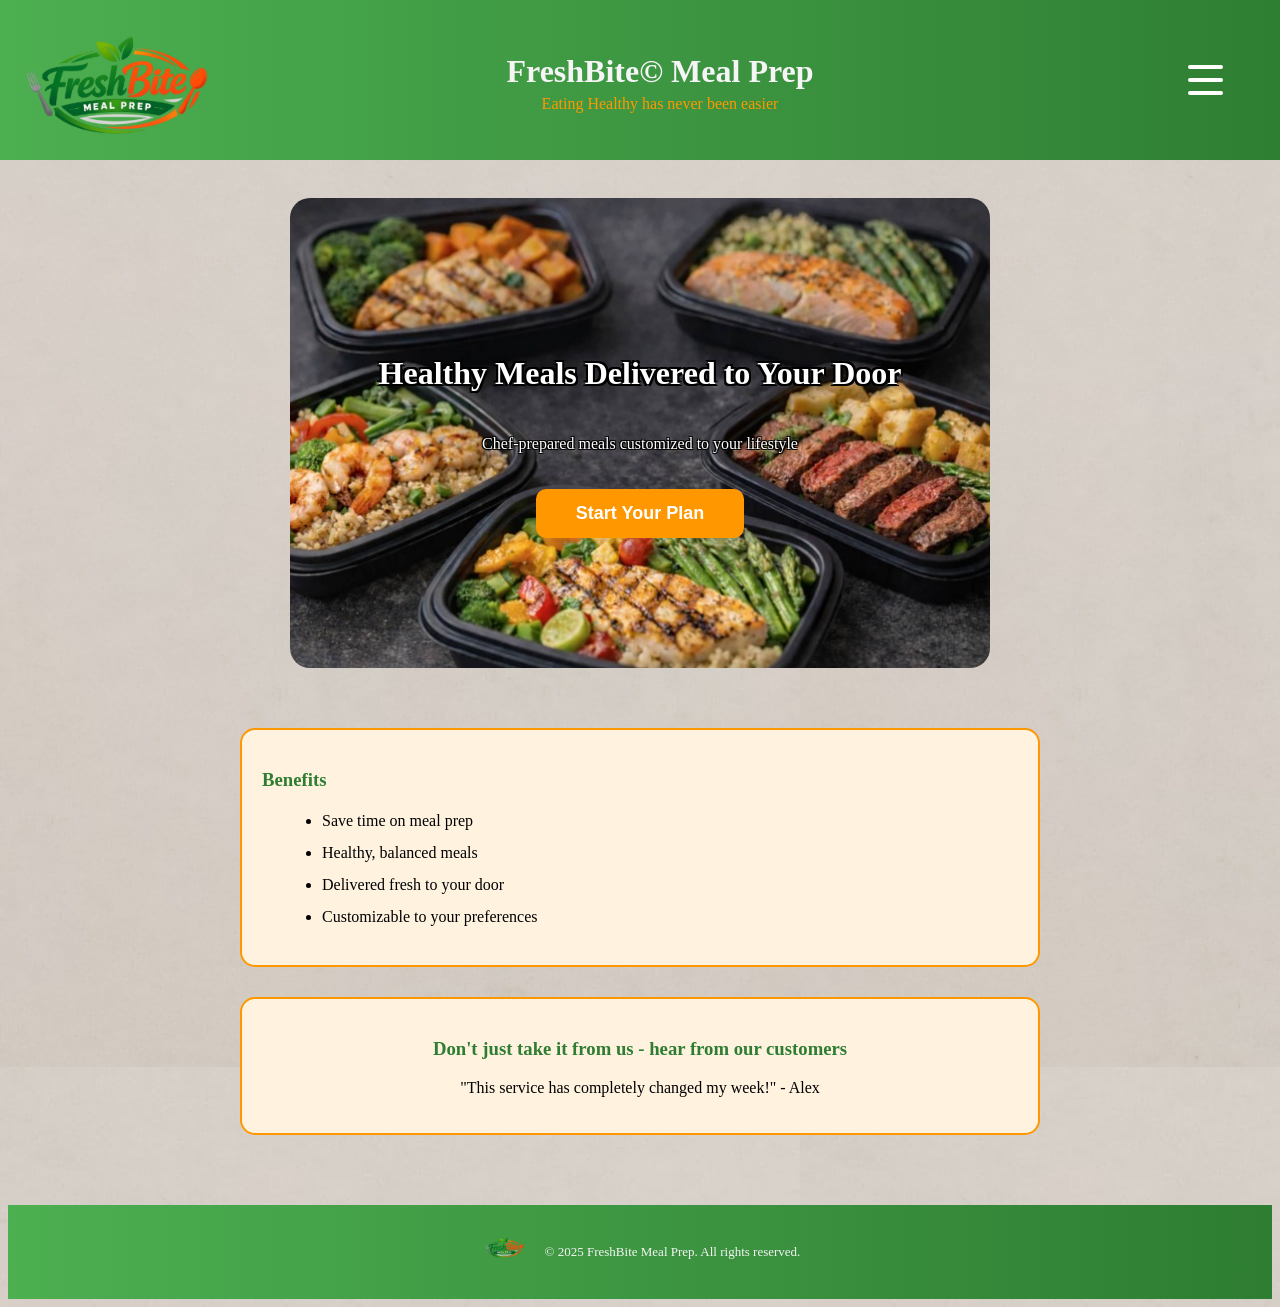
==== webpages/index.html @ e8b12bb4 "Update formatting my section" ====
<!DOCTYPE html>
<html lang="en">
<head>
    <meta charset="UTF-8">
    <meta name="viewport" content="width=device-width, initial-scale=1.0">
    <meta name="keywords" content="FreshBite, meal prep, meal delivery, healthy food, subscription, fresh meals, home delivery">
    <meta name="description" content="FreshBite Meal Prep - Chef-prepared healthy meals delivered fresh to your door.">
    <title>Welcome - FreshBite Meal Prep</title>
    <link rel="stylesheet" href="../stylesheets/header.css">
    <link rel="stylesheet" href="../stylesheets/pages.css">
    <style>
        .hero {
            margin: 0 auto;
            height: 470px;
            width: 100%;
            max-width: 700px;
            display: flex;
            flex-direction: column;
            align-items: center;
            justify-content: center;
            border-radius: 20px;
            background-image: url("../pictures/backgroundHero2.jpg");
            background-size: cover;
            background-position: center;
        }

        .hero h2 {
            color: white;
            text-shadow: -2px -2px 0 black, 2px -2px 0 black, -2px 2px 0 black, 2px 2px 0 black;
            font-size: 32px;
            text-align: center;
            padding: 0 20px;
        }

        .hero p {
            color: white;
            text-shadow: -1px -1px 0 black, 1px -1px 0 black, -1px 1px 0 black, 1px 1px 0 black;
        }

        .hero button {
            background-color: #FF9800;
            color: white;
            margin-top: 20px;
            border-radius: 10px;
            border: none;
            padding: 14px 40px;
            font-size: 18px;
            font-weight: bold;
            cursor: pointer;
            transition: background-color 0.3s ease;
        }

        .hero button:hover {
            background-color: #e68a00;
        }

        .benefits-section {
          display: flex;
          flex-direction: column;
          align-items: center;
          gap: 30px;
          margin: 40px auto;
          max-width: 800px;
          padding: 20px;
        }

        .benefits-box {
          border: 2px solid #ff9800;
          border-radius: 15px;
          padding: 20px;
          width: 100%;
          background-color: #fff3e0;
          box-sizing: border-box;
        }

        .benefits-box h2 {
          color: #2E7D32;
          margin-top: 0;
        }

        h3 {
            color:#2E7D32;
        }

        .benefits-box ul {
          list-style-type: disc;
          margin-left: 20px;
        }

        .benefits-box li {
          margin-bottom: 8px;
          line-height: 1.5;
        }

        .testimonial-box {
          border: 2px solid #ff9800;
          border-radius: 15px;
          padding: 20px;
          width: 100%;
          background-color: #fff3e0;
          text-align: center;
          box-sizing: border-box;
        }

        .testimonial-box h3 {
          color: #2E7D32;
        }

        @media (max-width: 700px) {
            .hero {
                height: 350px;
                border-radius: 15px;
                margin: 0 10px;
            }
            .hero h2 {
                font-size: 24px;
            }
        }

        @media (max-width: 400px) {
            .hero {
                height: 280px;
            }
            .hero h2 {
                font-size: 18px;
            }
            .hero p {
                font-size: 13px;
            }
        }
    </style>
</head>
<body>
    <!-- Beginning of Standard Header -->
    <div class="header">
        <a href="index.html"><img src="../pictures/freshlogo_s.png"></a>
        <div class="brandBox">
            <h1>FreshBite&copy; Meal Prep</h1>
            <p>Eating Healthy has never been easier</p>
        </div>
        <button class="hamburger" id="hamburger" onclick="toggleMenu()">
            <span></span>
            <span></span>
            <span></span>
        </button>
    </div>
    <div style="height:150px"></div>
    <div class="menu" id="menu">
        <a href="index.html"><h2>Home</h2></a>
        <a href="about.html"><h2>About Us</h2></a>
        <a href="testimony.html"><h2>Testimonies</h2></a>
        <a href="faq.html"><h2>FAQ</h2></a>
        <a href="howitworks.html"><h2>How It Works</h2></a>
        <a href="contact.html"><h2>Contact</h2></a>
        <a href="pricing.html"><h2>Pricing</h2></a>
        <a href="enrollment_form.html"><h2>Enroll</h2></a>
    </div>

    <div style="height:40px"></div>

    <script>
        function toggleMenu() {
            if (document.getElementById("menu").style.visibility == "hidden") {
                document.getElementById("menu").style.visibility = "visible";
            } else {
                document.getElementById("menu").style.visibility = "hidden";
            }
        }
    </script>
    <!-- End of Standard Header -->

    <div class="hero">
        <h2>Healthy Meals Delivered to Your Door</h2>
        <p>Chef-prepared meals customized to your lifestyle</p>
        <a href="enrollment_form.html"><button>Start Your Plan</button></a>
    </div>

    <div class="benefits-section">
        <div class="benefits-box">
          <h3>Benefits</h3>
          <ul>
            <li>Save time on meal prep</li>
            <li>Healthy, balanced meals</li>
            <li>Delivered fresh to your door</li>
            <li>Customizable to your preferences</li>
          </ul>
        </div>

        <div class="testimonial-box">
          <h3>Don't just take it from us - hear from our customers</h3>
          <p>"This service has completely changed my week!" - Alex</p>
        </div>
    </div>

    <!-- Footer -->
    <footer class="site-footer">
        <div class="footer-content">
            <a href="index.html"><img src="../pictures/freshlogo_s.png" class="footer-logo" alt="FreshBite Logo"></a>
            <p>&copy; 2025 FreshBite Meal Prep. All rights reserved.</p>
        </div>
    </footer>
</body>
</html>
---- stylesheets/header.css ----
.header {
    /* Deals with positioning the header */
    position: fixed;
    top: 0;
    left: 0;
    display: flex;

    /* Deals with internal items */
    align-items: center;
    justify-content: center;
    padding: 20px;

    /* Deals with formatting */
    background-image: linear-gradient(to right, #4CAF50, #2E7D32);

    width: 100%;
    height: 120px;
}


/* Logo */
.header img {
    height: 240px;
    left: 0px;
    top: 0px;
    transform: translateY(-10%);
    position: absolute;
}

/* Brand Name */
.brandBox h1 {
    color: #F5F5F5;
    margin: 5px;
    font-family: 'Times New Roman', serif;
}
/* Brand Motto */
.brandBox p {
    color: #FF9800;
    margin: 0px;
}

.brandBox {
    display: flex;

    text-align: center;
    justify-content: center;
    flex-direction: column;
}

/* Background iamge */
body {
    background-image: url("../pictures/bg.jpg");
    background-repeat: repeat;
}

.hamburger {
  width: 35px;
  height: 30px;
  left: 90%;

  display: flex;
  flex-direction: column;
  justify-content: space-between;
  background: none;
  border: none;
  cursor: pointer;
  position: absolute;
  padding: 0;
}

.hamburger span {
  height: 4px;
  width: 100%;
  background-color: white;
  border-radius: 2px;
  transition: all 0.3s ease;
}

.menu {
    position: fixed;
    display: flex;
    flex-direction: row;
    background-color: #2E7D32;
    justify-content: space-between;
    align-items: center;
    border-radius: 10px;
    border-color: black;

    visibility: hidden;

    left: 0px;

    height: 40px;
    width: 100%;
}

.menu a {
    text-decoration: none;
    color: #FF9800;
}

.menu h2 {
    font-size: 12pt;
    margin: 5px;
}

.footer {
    background-image: linear-gradient(to right, #2E7D32, #1B5E20);
    padding: 12px;
    display: flex;
    justify-content: center;
    align-items: center;
    gap: 12px;
    margin-top: 25px;
}

.footer a {
    color: #F5F5F5;
    text-decoration: none;
    font-weight: bold;
}

.footer img {
    height: 50px;
 }


/* Autoadjusting for smaller screens */
@media (max-width:800px) {
    .header {
        height: 80px;
    }
    .space {
        height: 110px;
    }
    .header img {
        height: 160px;
    }
}
@media (max-width: 400px) {
    .header {
        height: 40px;
    }
    .space {
        height: 70px;
    }
    .header img {
        height: 80px;
    }

    .brandBox h1 { 
        font-size: 14px; 
    }
    .brandBox p { 
        font-size: 10px; 
    }
}
---- stylesheets/pages.css ----
/* =============================================
   pages.css — Shared styles for Person 2 pages
   (FAQ, How It Works, Contact Us)
   ============================================= */

/* ---- Page Layout ---- */
.page-container {
    max-width: 900px;
    margin: 0 auto;
    padding: 20px;
}

.page-title {
    text-align: center;
    color: #2E7D32;
    font-family: 'Times New Roman', serif;
    font-size: 28px;
    margin-bottom: 5px;
}

.page-subtitle {
    text-align: center;
    color: #555;
    margin-bottom: 30px;
    font-size: 15px;
}


/* ---- FAQ Page Styles ---- */
.faq-item {
    margin-bottom: 12px;
    border-radius: 10px;
    overflow: hidden;
    border: 2px solid #ff9800;
}

.faq-question {
    background-color: #fff3e0;
    padding: 15px 20px;
    cursor: pointer;
    display: flex;
    justify-content: space-between;
    align-items: center;
    transition: background-color 0.2s ease;
}

.faq-question:hover {
    background-color: #ffe0b2;
}

.faq-question.active {
    background-color: #ffe0b2;
}

.faq-q-text {
    font-weight: bold;
    color: #2E7D32;
    font-size: 16px;
    flex: 1;
    margin-right: 10px;
}

.faq-toggle {
    font-size: 22px;
    font-weight: bold;
    color: #FF9800;
    flex-shrink: 0;
    width: 25px;
    text-align: center;
}

.faq-answer {
    max-height: 0;
    overflow: hidden;
    padding: 0 20px;
    background-color: white;
    transition: max-height 0.35s ease, padding 0.35s ease;
}

.faq-answer p {
    color: #444;
    line-height: 1.6;
    margin: 0;
}


/* ---- Contact Page Styles ---- */
.contact-wrapper {
    display: flex;
    gap: 30px;
    flex-wrap: wrap;
}

.contact-info-box {
    flex: 1;
    min-width: 250px;
    border: 2px solid #ff9800;
    border-radius: 15px;
    padding: 25px;
    background-color: #fff3e0;
}

.contact-info-box h3 {
    color: #2E7D32;
    margin-top: 0;
}

.contact-list {
    list-style: none;
    padding: 0;
    margin: 0;
}

.contact-list li {
    padding: 10px 0;
    border-bottom: 1px solid #ffcc80;
    color: #444;
}

.contact-list li:last-child {
    border-bottom: none;
}

.contact-form-box {
    flex: 2;
    min-width: 300px;
    border: 2px solid #ff9800;
    border-radius: 15px;
    padding: 25px;
    background-color: #fff3e0;
}

.contact-form-box h3 {
    color: #2E7D32;
    margin-top: 0;
}

.form-group {
    margin-bottom: 18px;
}

.form-group label {
    display: block;
    margin-bottom: 5px;
    font-weight: bold;
    color: #333;
    font-size: 14px;
}

.required {
    color: #c62828;
}

.form-group input[type="text"],
.form-group input[type="email"],
.form-group select,
.form-group textarea {
    width: 100%;
    padding: 10px 12px;
    border: 1px solid #ccc;
    border-radius: 8px;
    font-size: 14px;
    box-sizing: border-box;
    transition: border-color 0.2s ease;
}

.form-group input:focus,
.form-group select:focus,
.form-group textarea:focus {
    outline: none;
    border-color: #4CAF50;
    box-shadow: 0 0 0 2px rgba(76, 175, 80, 0.2);
}

.input-error {
    border-color: #c62828 !important;
    box-shadow: 0 0 0 2px rgba(198, 40, 40, 0.15) !important;
}

.error-msg {
    display: block;
    color: #c62828;
    font-size: 12px;
    margin-top: 4px;
    min-height: 16px;
}

.radio-group {
    display: flex;
    flex-wrap: wrap;
    gap: 12px;
    margin-top: 5px;
}

.radio-label {
    font-weight: normal !important;
    display: flex;
    align-items: center;
    gap: 5px;
    color: #444;
    cursor: pointer;
    font-size: 14px;
}

.checkbox-label {
    font-weight: normal !important;
    display: flex;
    align-items: center;
    gap: 8px;
    color: #444;
    cursor: pointer;
    font-size: 14px;
}

.submit-btn {
    background-color: #4CAF50;
    color: white;
    border: none;
    padding: 12px 30px;
    border-radius: 8px;
    font-size: 16px;
    font-weight: bold;
    cursor: pointer;
    transition: background-color 0.3s ease;
    width: 100%;
}

.submit-btn:hover {
    background-color: #388E3C;
}


/* ---- Thank You Modal ---- */
.modal-overlay {
    display: none;
    position: fixed;
    top: 0;
    left: 0;
    width: 100%;
    height: 100%;
    background-color: rgba(0, 0, 0, 0.5);
    justify-content: center;
    align-items: center;
    z-index: 1000;
}

.modal-content {
    background-color: white;
    padding: 40px;
    border-radius: 15px;
    text-align: center;
    max-width: 400px;
    margin: 20px;
    box-shadow: 0 10px 30px rgba(0, 0, 0, 0.2);
}

.modal-content h2 {
    color: #2E7D32;
    font-family: 'Times New Roman', serif;
    margin-top: 0;
}

.modal-content p {
    color: #555;
    line-height: 1.5;
}

.modal-close-btn {
    background-color: #FF9800;
    color: white;
    border: none;
    padding: 10px 25px;
    border-radius: 8px;
    font-size: 14px;
    font-weight: bold;
    cursor: pointer;
    margin-top: 15px;
    transition: background-color 0.3s ease;
}

.modal-close-btn:hover {
    background-color: #e68a00;
}


/* ---- Footer ---- */
.site-footer {
    background-image: linear-gradient(to right, #4CAF50, #2E7D32);
    margin-top: 50px;
    padding: 20px;
}

.footer-content {
    display: flex;
    align-items: center;
    justify-content: center;
    gap: 15px;
    flex-wrap: wrap;
}

.footer-logo {
    height: 50px;
}

.footer-content p {
    color: #F5F5F5;
    margin: 0;
    font-size: 13px;
}


/* ---- Responsive for Contact Page ---- */
@media (max-width: 600px) {
    .contact-wrapper {
        flex-direction: column;
    }

    .radio-group {
        flex-direction: column;
        gap: 8px;
    }
}

@media (max-width: 400px) {
    .page-title {
        font-size: 20px;
    }

    .page-subtitle {
        font-size: 13px;
    }

    .faq-q-text {
        font-size: 14px;
    }

    .contact-info-box,
    .contact-form-box {
        padding: 15px;
    }
}
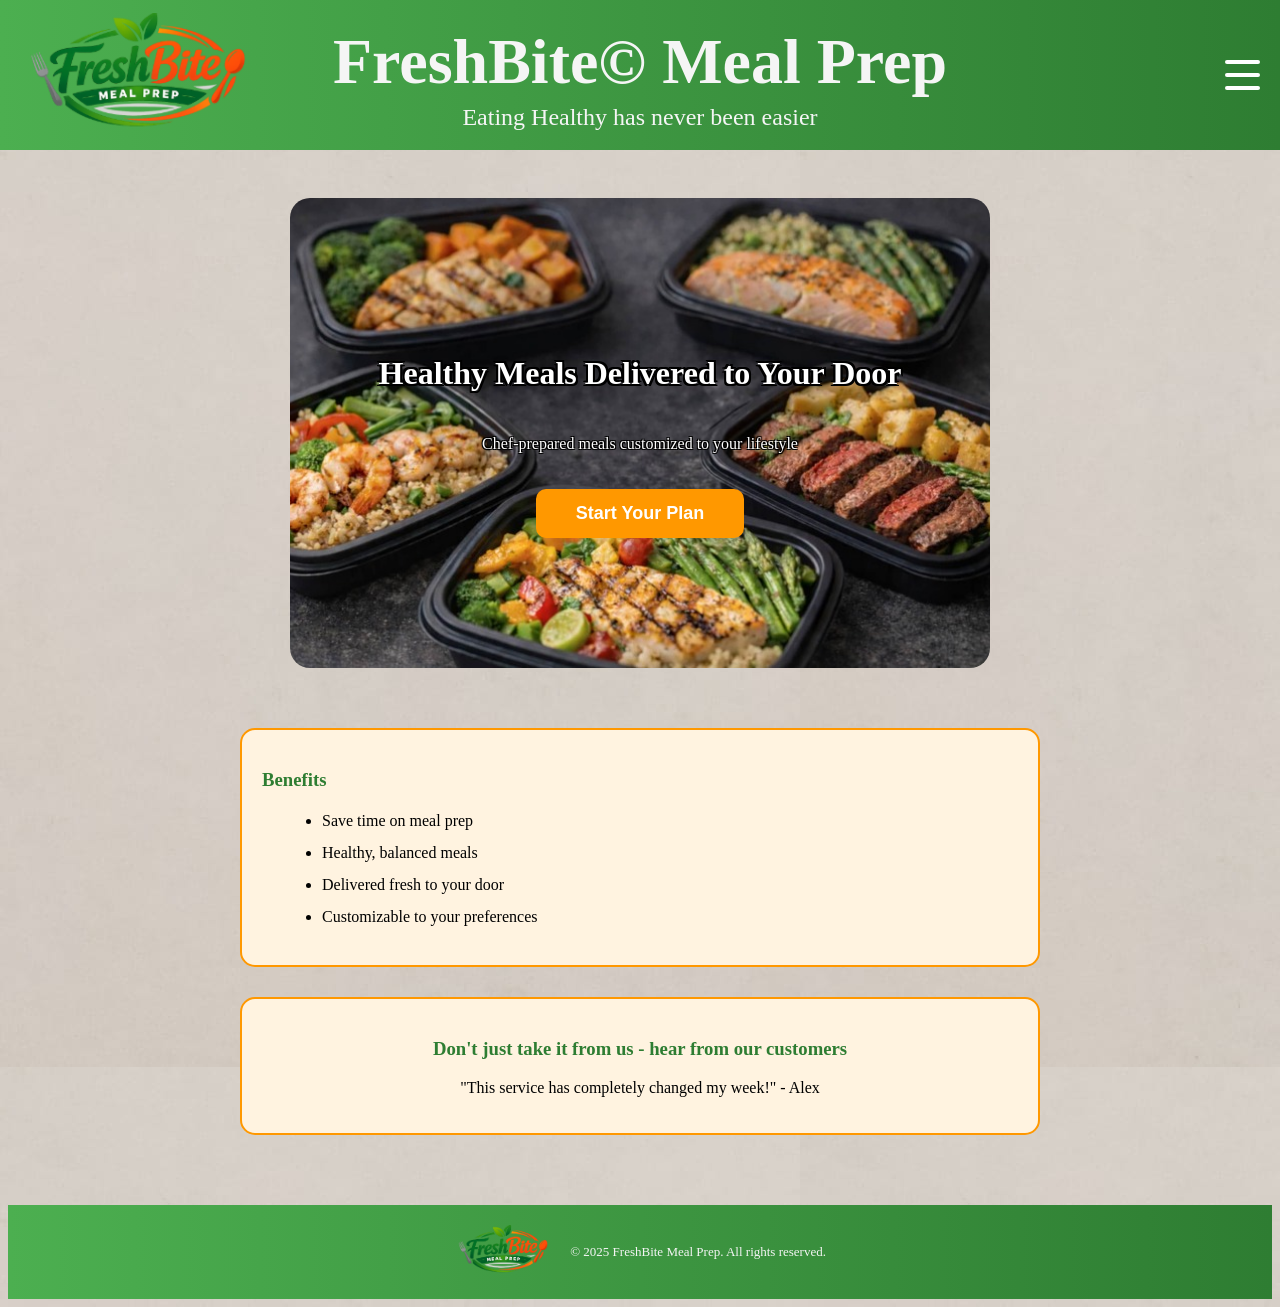
==== commit e1673943: "Attempt Fix Header" ====
--- a/webpages/index.html
+++ b/webpages/index.html
@@ -144,7 +144,7 @@
             <span></span>
         </button>
     </div>
-    <div style="height:150px"></div>
+    
     <div class="menu" id="menu">
         <a href="index.html"><h2>Home</h2></a>
         <a href="about.html"><h2>About Us</h2></a>
@@ -156,8 +156,6 @@
         <a href="enrollment_form.html"><h2>Enroll</h2></a>
     </div>
 
-    <div style="height:40px"></div>
-
     <script>
         function toggleMenu() {
             if (document.getElementById("menu").style.visibility == "hidden") {
--- a/stylesheets/header.css
+++ b/stylesheets/header.css
@@ -1,54 +1,53 @@
 .header {
-    /* Deals with positioning the header */
     position: fixed;
     top: 0;
     left: 0;
+    width: 100%;
+    height: 150px;
     display: flex;
-
-    /* Deals with internal items */
     align-items: center;
-    justify-content: center;
-    padding: 20px;
-
-    /* Deals with formatting */
+    padding: 0 20px;
     background-image: linear-gradient(to right, #4CAF50, #2E7D32);
-
-    width: 100%;
-    height: 120px;
+    box-sizing: border-box;
+    z-index: 1000;
 }
 
+/* Logo left */
+.header a img {
+    height: 80%; /* keeps some padding top/bottom */
+    max-height: 120px;
+    object-fit: contain;
+}
 
-/* Logo */
-.header img {
-    height: 240px;
-    left: 0px;
-    top: 0px;
-    transform: translateY(-10%);
+/* Brand in absolute center */
+.brandBox {
     position: absolute;
+    left: 50%;
+    transform: translateX(-50%);
+    text-align: center;
+    display: flex;
+    flex-direction: column;
+    justify-content: center;
+    height: 100%;
 }
 
 /* Brand Name */
 .brandBox h1 {
     color: #F5F5F5;
     margin: 5px;
+    font-size: 48pt;
     font-family: 'Times New Roman', serif;
 }
 /* Brand Motto */
 .brandBox p {
-    color: #FF9800;
+    color: #F5F5F5;
     margin: 0px;
-}
-
-.brandBox {
-    display: flex;
-
-    text-align: center;
-    justify-content: center;
-    flex-direction: column;
+    font-size: 18pt;
 }
 
 /* Background iamge */
 body {
+    padding-top: 190px;
     background-image: url("../pictures/bg.jpg");
     background-repeat: repeat;
 }
@@ -56,7 +55,9 @@
 .hamburger {
   width: 35px;
   height: 30px;
-  left: 90%;
+  margin-left: auto;
+
+  position: relative;
 
   display: flex;
   flex-direction: column;
@@ -64,7 +65,6 @@
   background: none;
   border: none;
   cursor: pointer;
-  position: absolute;
   padding: 0;
 }
 
@@ -78,30 +78,38 @@
 
 .menu {
     position: fixed;
+    top: 155px;
+    right: 5px;
+    left: auto;
+    z-index: 999;
+
     display: flex;
-    flex-direction: row;
-    background-color: #2E7D32;
-    justify-content: space-between;
-    align-items: center;
+    flex-direction: column;
+    align-items: stretch;
+
+    background-color: #206023;
     border-radius: 10px;
-    border-color: black;
+    box-shadow: 0 4px 12px rgba(0, 0, 0, 0.25);
+    padding: 10px 0;
 
+    width: 220px;
     visibility: hidden;
-
-    left: 0px;
-
-    height: 40px;
-    width: 100%;
 }
 
 .menu a {
     text-decoration: none;
-    color: #FF9800;
+    color: #F5F5F5;
+    padding: 6px 20px;
+    transition: background-color 0.2s ease;
+}
+
+.menu a:hover {
+    background-color: #256d29;
 }
 
 .menu h2 {
     font-size: 12pt;
-    margin: 5px;
+    margin: 4px 0;
 }
 
 .footer {
@@ -128,30 +136,43 @@
 /* Autoadjusting for smaller screens */
 @media (max-width:800px) {
     .header {
-        height: 80px;
+        height: 110px;
     }
     .space {
         height: 110px;
     }
     .header img {
-        height: 160px;
+        height: 80px;
+    }
+    .brandBox h1 {
+        font-size: 24pt;
+    }
+    .brandBox p {
+        font-size: 12pt;
+    }
+    .menu {
+        top: 145px;
     }
 }
 @media (max-width: 400px) {
     .header {
-        height: 40px;
+        height: 70px;
     }
     .space {
         height: 70px;
     }
     .header img {
-        height: 80px;
+        height: 40px;
     }
-
-    .brandBox h1 { 
-        font-size: 14px; 
+    .brandBox h1 {
+        font-size: 18pt;
     }
-    .brandBox p { 
-        font-size: 10px; 
+    .menu {
+        top: 105px;
+        width: 180px;
+        right: 10px;
+    }
+    .brandBox p {
+        font-size: 8pt;
     }
 }
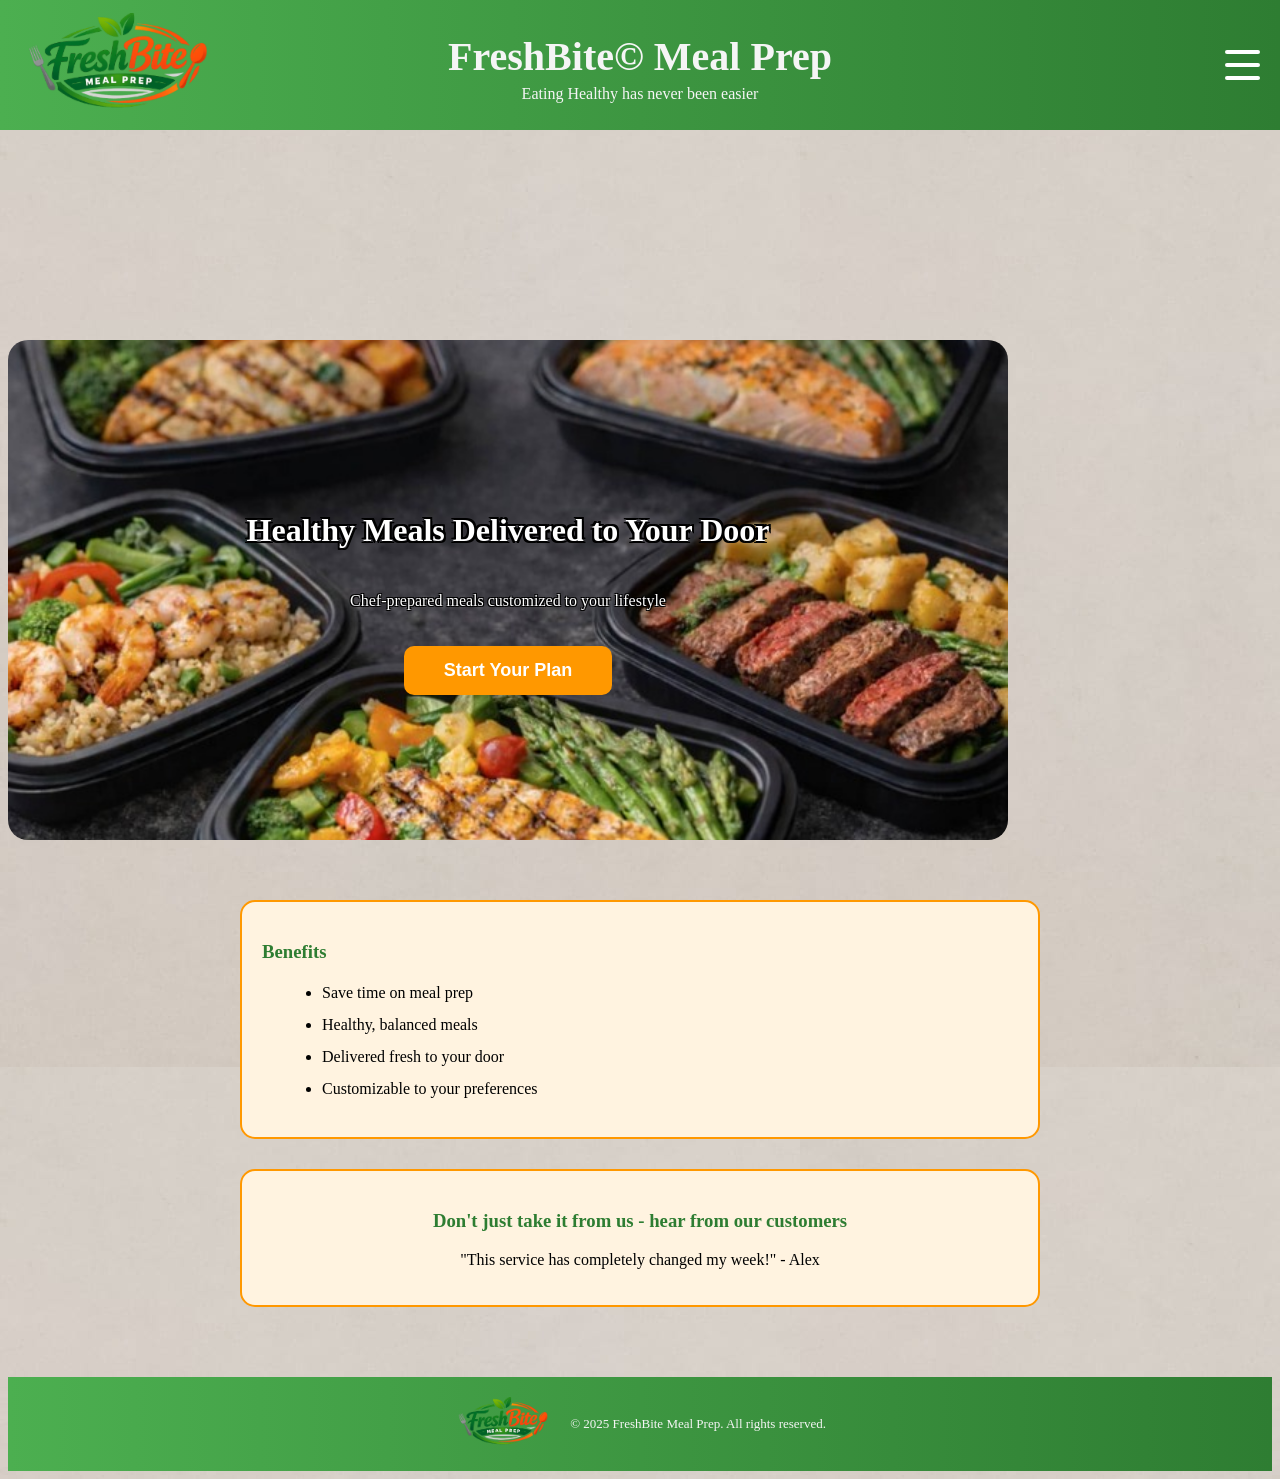
==== commit 80a93316: "Add responsiveness to Hero" ====
--- a/webpages/index.html
+++ b/webpages/index.html
@@ -10,10 +10,11 @@
     <link rel="stylesheet" href="../stylesheets/pages.css">
     <style>
         .hero {
-            margin: 0 auto;
-            height: 470px;
+            height: 500px;
             width: 100%;
-            max-width: 700px;
+            justify-self: center;
+
+            max-width: 1000px;
             display: flex;
             flex-direction: column;
             align-items: center;
@@ -106,9 +107,9 @@
           color: #2E7D32;
         }
 
-        @media (max-width: 700px) {
+        @media (max-width: 1200px) {
             .hero {
-                height: 350px;
+                height: 400px;
                 border-radius: 15px;
                 margin: 0 10px;
             }
@@ -117,7 +118,18 @@
             }
         }
 
-        @media (max-width: 400px) {
+        @media (max-width: 900px) {
+            .hero {
+                height: 300px;
+                border-radius: 15px;
+                margin: 0 10px;
+            }
+            .hero h2 {
+                font-size: 24px;
+            }
+        }
+
+        @media (max-width: 600px) {
             .hero {
                 height: 280px;
             }
--- a/stylesheets/header.css
+++ b/stylesheets/header.css
@@ -132,6 +132,30 @@
     height: 50px;
  }
 
+ @media (max-width: 1300px) {
+    .header {
+        height: 130px;
+    }
+    .space {
+        height: 130px;
+    }
+    .header a img {
+        height: 100px;
+    }
+    .brandBox h1 {
+        font-size: 30pt;
+    }
+    .brandBox p {
+        font-size: 12pt;
+    }
+    .menu {
+        top: 165px;
+    }
+    body {
+        margin-top: 150px;
+    }
+ }
+
 
 /* Autoadjusting for smaller screens */
 @media (max-width:800px) {
@@ -141,7 +165,7 @@
     .space {
         height: 110px;
     }
-    .header img {
+    .header a img {
         height: 80px;
     }
     .brandBox h1 {
@@ -153,26 +177,33 @@
     .menu {
         top: 145px;
     }
-}
-@media (max-width: 400px) {
+    body {
+        margin-top: 110px;
+    }
+}
+@media (max-width: 600px) {
     .header {
-        height: 70px;
+        height: 90px;
     }
     .space {
-        height: 70px;
-    }
-    .header img {
+        height: 90px;
+    }
+    .header a img {
         height: 40px;
     }
     .brandBox h1 {
-        font-size: 18pt;
+        font-size: 14pt;
     }
     .menu {
-        top: 105px;
+        top: 125px;
         width: 180px;
         right: 10px;
     }
     .brandBox p {
         font-size: 8pt;
     }
+
+    body {
+        margin-top: 90px;
+    }
 }
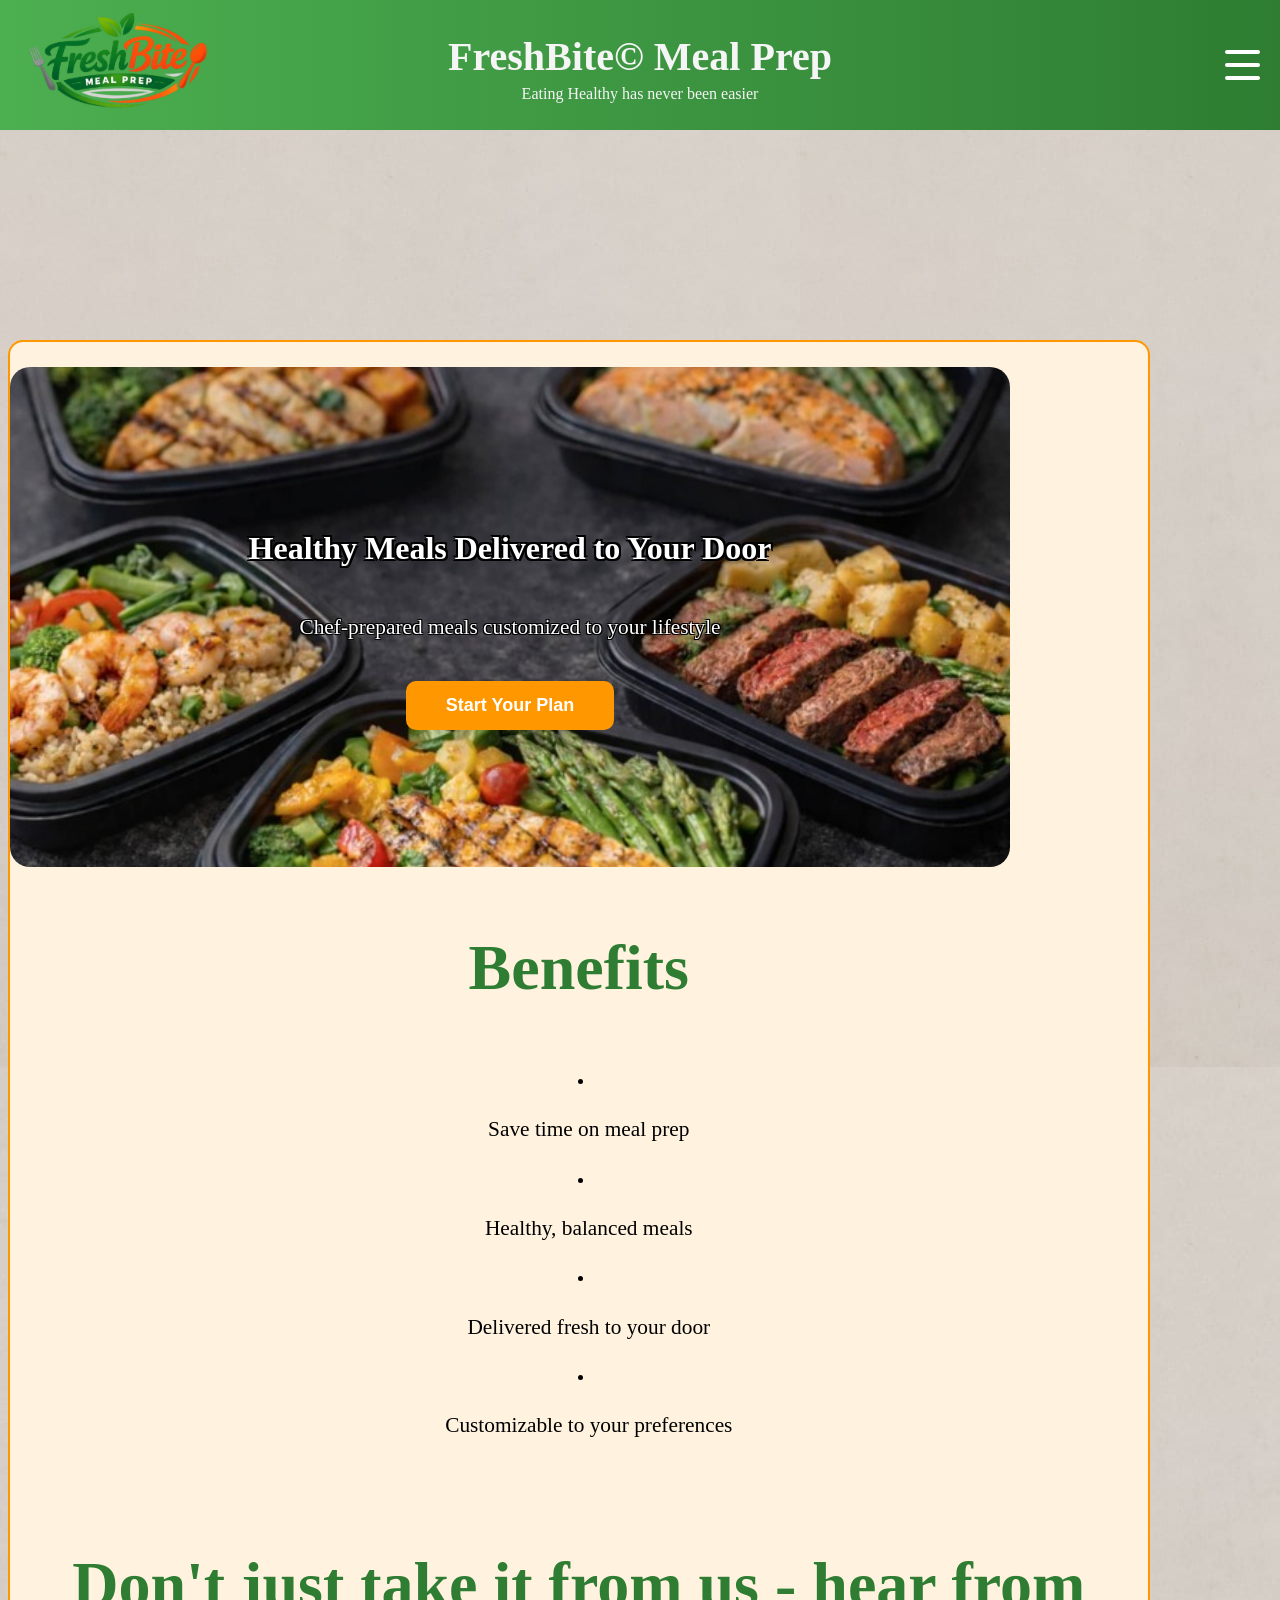
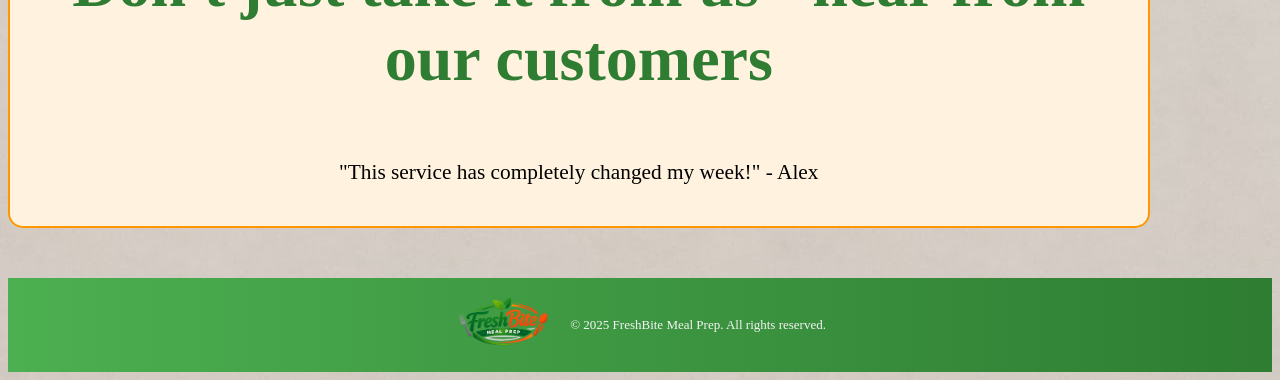
==== commit 8d2b2b2b: "Update Responsiveness Index" ====
--- a/webpages/index.html
+++ b/webpages/index.html
@@ -9,9 +9,19 @@
     <link rel="stylesheet" href="../stylesheets/header.css">
     <link rel="stylesheet" href="../stylesheets/pages.css">
     <style>
+        .container {
+            height: fit-content;
+            width: 90%;
+            background-color: #fff3e0;
+            justify-self: center;
+            margin-top: 0px;
+
+            border: 2px solid #ff9800;
+            border-radius: 15px;
+        }
         .hero {
             height: 500px;
-            width: 100%;
+            width: 90%;
             justify-self: center;
 
             max-width: 1000px;
@@ -23,6 +33,8 @@
             background-image: url("../pictures/backgroundHero2.jpg");
             background-size: cover;
             background-position: center;
+
+            margin-top: 25px;
         }
 
         .hero h2 {
@@ -59,19 +71,16 @@
           display: flex;
           flex-direction: column;
           align-items: center;
-          gap: 30px;
-          margin: 40px auto;
-          max-width: 800px;
-          padding: 20px;
         }
 
         .benefits-box {
-          border: 2px solid #ff9800;
-          border-radius: 15px;
-          padding: 20px;
-          width: 100%;
-          background-color: #fff3e0;
-          box-sizing: border-box;
+          text-align: center;
+        }
+
+        .benefits-box ul {
+            list-style-position: inside;
+            padding-left: 0;
+            text-align: center;
         }
 
         .benefits-box h2 {
@@ -81,6 +90,11 @@
 
         h3 {
             color:#2E7D32;
+            font-size: 48pt;
+        }
+
+        p {
+            font-size: 16pt;
         }
 
         .benefits-box ul {
@@ -94,11 +108,8 @@
         }
 
         .testimonial-box {
-          border: 2px solid #ff9800;
-          border-radius: 15px;
           padding: 20px;
           width: 100%;
-          background-color: #fff3e0;
           text-align: center;
           box-sizing: border-box;
         }
@@ -111,10 +122,18 @@
             .hero {
                 height: 400px;
                 border-radius: 15px;
-                margin: 0 10px;
+                margin-top: 20px;
             }
             .hero h2 {
-                font-size: 24px;
+                font-size: 24pt;
+            }
+
+            h3 {
+                font-size: 40pt;
+            }
+
+            p {
+                font-size: 14pt;
             }
         }
 
@@ -122,22 +141,32 @@
             .hero {
                 height: 300px;
                 border-radius: 15px;
-                margin: 0 10px;
+                margin-top: 15px;
             }
             .hero h2 {
-                font-size: 24px;
+                font-size: 24pt;
+            }
+            h3 {
+                font-size: 32pt;
+            }
+            p {
+                font-size: 10pt;
             }
         }
 
         @media (max-width: 600px) {
             .hero {
                 height: 280px;
+                margin-top: 10px;
             }
             .hero h2 {
-                font-size: 18px;
-            }
-            .hero p {
-                font-size: 13px;
+                font-size: 18pt;
+            }
+            h3 {
+                font-size: 24pt;
+            }
+            p {
+                font-size: 8pt;
             }
         }
     </style>
@@ -179,6 +208,7 @@
     </script>
     <!-- End of Standard Header -->
 
+    <div class="container">
     <div class="hero">
         <h2>Healthy Meals Delivered to Your Door</h2>
         <p>Chef-prepared meals customized to your lifestyle</p>
@@ -189,10 +219,10 @@
         <div class="benefits-box">
           <h3>Benefits</h3>
           <ul>
-            <li>Save time on meal prep</li>
-            <li>Healthy, balanced meals</li>
-            <li>Delivered fresh to your door</li>
-            <li>Customizable to your preferences</li>
+            <li><p>Save time on meal prep</p></li>
+            <li><p>Healthy, balanced meals</p></li>
+            <li><p>Delivered fresh to your door</p></li>
+            <li><p>Customizable to your preferences</p></li>
           </ul>
         </div>
 
@@ -200,6 +230,7 @@
           <h3>Don't just take it from us - hear from our customers</h3>
           <p>"This service has completely changed my week!" - Alex</p>
         </div>
+    </div>
     </div>
 
     <!-- Footer -->
--- a/stylesheets/header.css
+++ b/stylesheets/header.css
@@ -119,7 +119,6 @@
     justify-content: center;
     align-items: center;
     gap: 12px;
-    margin-top: 25px;
 }
 
 .footer a {
@@ -134,9 +133,6 @@
 
  @media (max-width: 1300px) {
     .header {
-        height: 130px;
-    }
-    .space {
         height: 130px;
     }
     .header a img {
@@ -162,9 +158,6 @@
     .header {
         height: 110px;
     }
-    .space {
-        height: 110px;
-    }
     .header a img {
         height: 80px;
     }
@@ -183,9 +176,6 @@
 }
 @media (max-width: 600px) {
     .header {
-        height: 90px;
-    }
-    .space {
         height: 90px;
     }
     .header a img {
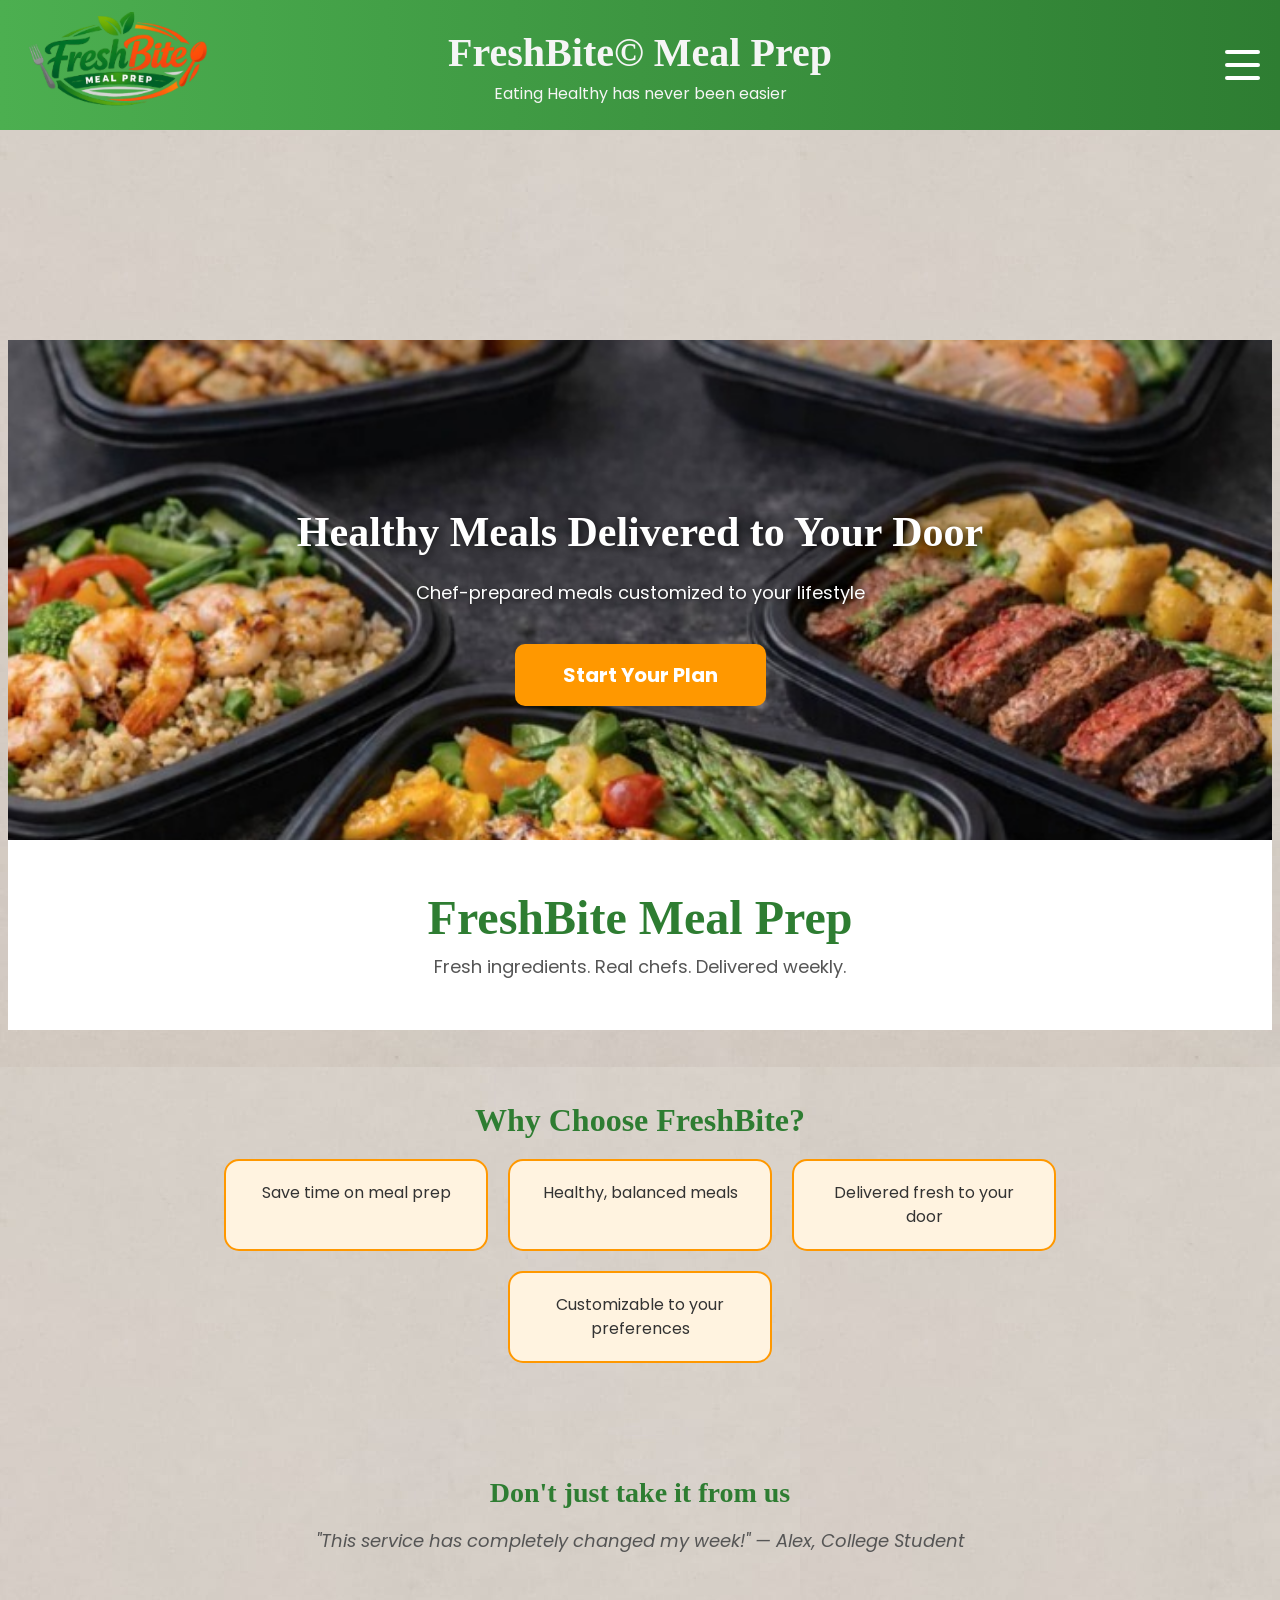
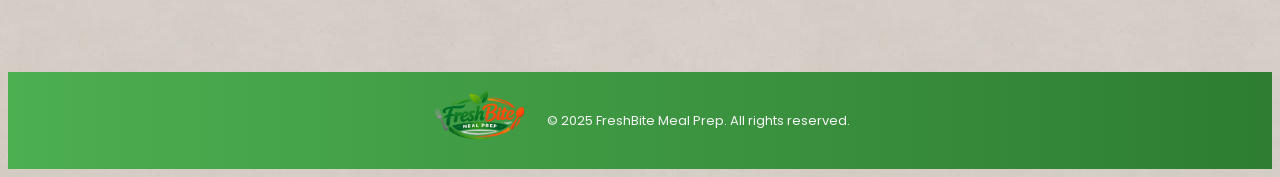
==== commit 42faf972: "Revamp site based on professor feedback - Stretch hero full-width, remove wrapping container box on " ====
--- a/webpages/index.html
+++ b/webpages/index.html
@@ -9,45 +9,33 @@
     <link rel="stylesheet" href="../stylesheets/header.css">
     <link rel="stylesheet" href="../stylesheets/pages.css">
     <style>
-        .container {
-            height: fit-content;
-            width: 90%;
-            background-color: #fff3e0;
-            justify-self: center;
-            margin-top: 0px;
-
-            border: 2px solid #ff9800;
-            border-radius: 15px;
-        }
+        /* Full-width stretched hero */
         .hero {
-            height: 500px;
-            width: 90%;
-            justify-self: center;
-
-            max-width: 1000px;
+            width: 100%;
+            min-height: 500px;
             display: flex;
             flex-direction: column;
             align-items: center;
             justify-content: center;
-            border-radius: 20px;
             background-image: url("../pictures/backgroundHero2.jpg");
             background-size: cover;
             background-position: center;
-
-            margin-top: 25px;
         }
 
         .hero h2 {
             color: white;
-            text-shadow: -2px -2px 0 black, 2px -2px 0 black, -2px 2px 0 black, 2px 2px 0 black;
-            font-size: 32px;
+            text-shadow: 2px 2px 8px rgba(0,0,0,0.7);
+            font-size: 42px;
+            font-family: 'Times New Roman', Georgia, serif;
             text-align: center;
             padding: 0 20px;
+            margin-bottom: 5px;
         }
 
         .hero p {
             color: white;
-            text-shadow: -1px -1px 0 black, 1px -1px 0 black, -1px 1px 0 black, 1px 1px 0 black;
+            font-size: 18px;
+            text-shadow: 1px 1px 4px rgba(0,0,0,0.6);
         }
 
         .hero button {
@@ -56,118 +44,111 @@
             margin-top: 20px;
             border-radius: 10px;
             border: none;
-            padding: 14px 40px;
-            font-size: 18px;
+            padding: 16px 48px;
+            font-size: 20px;
             font-weight: bold;
+            font-family: 'Poppins', sans-serif;
             cursor: pointer;
-            transition: background-color 0.3s ease;
+            transition: background-color 0.3s ease, transform 0.2s ease;
         }
 
         .hero button:hover {
             background-color: #e68a00;
-        }
-
+            transform: scale(1.05);
+        }
+
+        /* FreshBite brand on white for visibility */
+        .brand-banner {
+            text-align: center;
+            padding: 50px 20px;
+            background-color: white;
+        }
+
+        .brand-banner h2 {
+            font-family: 'Times New Roman', Georgia, serif;
+            font-size: 48px;
+            color: #2E7D32;
+            margin: 0 0 8px 0;
+        }
+
+        .brand-banner p {
+            font-size: 18px;
+            color: #555;
+            margin: 0;
+        }
+
+        /* Benefits as individual cards, no wrapping box */
         .benefits-section {
-          display: flex;
-          flex-direction: column;
-          align-items: center;
-        }
-
-        .benefits-box {
-          text-align: center;
-        }
-
-        .benefits-box ul {
-            list-style-position: inside;
-            padding-left: 0;
-            text-align: center;
-        }
-
-        .benefits-box h2 {
-          color: #2E7D32;
-          margin-top: 0;
-        }
-
-        h3 {
-            color:#2E7D32;
-            font-size: 48pt;
-        }
-
-        p {
-            font-size: 16pt;
-        }
-
-        .benefits-box ul {
-          list-style-type: disc;
-          margin-left: 20px;
-        }
-
-        .benefits-box li {
-          margin-bottom: 8px;
-          line-height: 1.5;
-        }
-
-        .testimonial-box {
-          padding: 20px;
-          width: 100%;
-          text-align: center;
-          box-sizing: border-box;
-        }
-
-        .testimonial-box h3 {
-          color: #2E7D32;
-        }
-
-        @media (max-width: 1200px) {
-            .hero {
-                height: 400px;
-                border-radius: 15px;
-                margin-top: 20px;
-            }
-            .hero h2 {
-                font-size: 24pt;
-            }
-
-            h3 {
-                font-size: 40pt;
-            }
-
-            p {
-                font-size: 14pt;
-            }
+            max-width: 900px;
+            margin: 0 auto;
+            padding: 40px 20px;
+            text-align: center;
+        }
+
+        .benefits-section h3 {
+            color: #2E7D32;
+            font-family: 'Times New Roman', Georgia, serif;
+            font-size: 32px;
+            margin-bottom: 20px;
+        }
+
+        .benefits-grid {
+            list-style: none;
+            padding: 0;
+            display: flex;
+            flex-wrap: wrap;
+            gap: 20px;
+            justify-content: center;
+        }
+
+        .benefits-grid li {
+            flex: 1;
+            min-width: 180px;
+            max-width: 220px;
+            padding: 20px;
+            background-color: #fff3e0;
+            border: 2px solid #ff9800;
+            border-radius: 15px;
+            font-size: 16px;
+            color: #333;
+            line-height: 1.5;
+        }
+
+        /* Testimonial teaser - no box */
+        .testimonial-teaser {
+            text-align: center;
+            padding: 30px 20px 50px;
+            max-width: 700px;
+            margin: 0 auto;
+        }
+
+        .testimonial-teaser h3 {
+            color: #2E7D32;
+            font-family: 'Times New Roman', Georgia, serif;
+            font-size: 28px;
+            margin-bottom: 15px;
+        }
+
+        .testimonial-teaser p {
+            font-size: 18px;
+            color: #555;
+            font-style: italic;
         }
 
         @media (max-width: 900px) {
-            .hero {
-                height: 300px;
-                border-radius: 15px;
-                margin-top: 15px;
-            }
-            .hero h2 {
-                font-size: 24pt;
-            }
-            h3 {
-                font-size: 32pt;
-            }
-            p {
-                font-size: 10pt;
-            }
+            .hero { min-height: 350px; }
+            .hero h2 { font-size: 28px; }
+            .brand-banner h2 { font-size: 36px; }
         }
 
         @media (max-width: 600px) {
-            .hero {
-                height: 280px;
-                margin-top: 10px;
-            }
-            .hero h2 {
-                font-size: 18pt;
-            }
-            h3 {
-                font-size: 24pt;
-            }
-            p {
-                font-size: 8pt;
-            }
+            .hero { min-height: 280px; }
+            .hero h2 { font-size: 22px; }
+            .hero p { font-size: 14px; }
+            .hero button { padding: 12px 32px; font-size: 16px; }
+            .brand-banner h2 { font-size: 28px; }
+            .brand-banner p { font-size: 14px; }
+            .benefits-grid li { min-width: 140px; }
         }
     </style>
 </head>
@@ -188,13 +169,13 @@
     
     <div class="menu" id="menu">
         <a href="index.html"><h2>Home</h2></a>
-        <a href="about.html"><h2>About Us</h2></a>
+        <a href="about.html"><h2>About</h2></a>
+        <a href="howitworks.html"><h2>How It Works</h2></a>
+        <a href="pricing.html"><h2>Pricing</h2></a>
         <a href="testimony.html"><h2>Testimonies</h2></a>
         <a href="faq.html"><h2>FAQ</h2></a>
-        <a href="howitworks.html"><h2>How It Works</h2></a>
         <a href="contact.html"><h2>Contact</h2></a>
-        <a href="pricing.html"><h2>Pricing</h2></a>
-        <a href="enrollment_form.html"><h2>Enroll</h2></a>
+        <a href="enrollment_form.html"><h2>Join</h2></a>
     </div>
 
     <script>
@@ -208,29 +189,34 @@
     </script>
     <!-- End of Standard Header -->
 
-    <div class="container">
+    <!-- Full-width stretched hero -->
     <div class="hero">
         <h2>Healthy Meals Delivered to Your Door</h2>
         <p>Chef-prepared meals customized to your lifestyle</p>
         <a href="enrollment_form.html"><button>Start Your Plan</button></a>
     </div>
 
+    <!-- FreshBite brand on white for accessibility -->
+    <div class="brand-banner">
+        <h2>FreshBite Meal Prep</h2>
+        <p>Fresh ingredients. Real chefs. Delivered weekly.</p>
+    </div>
+
+    <!-- Benefits as individual cards, no wrapping box -->
     <div class="benefits-section">
-        <div class="benefits-box">
-          <h3>Benefits</h3>
-          <ul>
-            <li><p>Save time on meal prep</p></li>
-            <li><p>Healthy, balanced meals</p></li>
-            <li><p>Delivered fresh to your door</p></li>
-            <li><p>Customizable to your preferences</p></li>
-          </ul>
-        </div>
-
-        <div class="testimonial-box">
-          <h3>Don't just take it from us - hear from our customers</h3>
-          <p>"This service has completely changed my week!" - Alex</p>
-        </div>
-    </div>
+        <h3>Why Choose FreshBite?</h3>
+        <ul class="benefits-grid">
+            <li>Save time on meal prep</li>
+            <li>Healthy, balanced meals</li>
+            <li>Delivered fresh to your door</li>
+            <li>Customizable to your preferences</li>
+        </ul>
+    </div>
+
+    <!-- Testimonial teaser, no box -->
+    <div class="testimonial-teaser">
+        <h3>Don't just take it from us</h3>
+        <p>"This service has completely changed my week!" — Alex, College Student</p>
     </div>
 
     <!-- Footer -->
--- a/stylesheets/header.css
+++ b/stylesheets/header.css
@@ -1,3 +1,5 @@
+@import url('https://fonts.googleapis.com/css2?family=Poppins:wght@400;600;700&display=swap');
+
 .header {
     position: fixed;
     top: 0;
@@ -45,11 +47,13 @@
     font-size: 18pt;
 }
 
-/* Background iamge */
+/* Background and base font */
 body {
     padding-top: 190px;
     background-image: url("../pictures/bg.jpg");
     background-repeat: repeat;
+    font-family: 'Poppins', 'Segoe UI', Tahoma, sans-serif;
+    color: #333;
 }
 
 .hamburger {
@@ -119,6 +123,7 @@
     justify-content: center;
     align-items: center;
     gap: 12px;
+    margin-top: 25px;
 }
 
 .footer a {
--- a/stylesheets/pages.css
+++ b/stylesheets/pages.css
@@ -13,16 +13,17 @@
 .page-title {
     text-align: center;
     color: #2E7D32;
-    font-family: 'Times New Roman', serif;
-    font-size: 28px;
-    margin-bottom: 5px;
+    font-family: 'Times New Roman', Georgia, serif;
+    font-size: 36px;
+    margin-bottom: 8px;
 }
 
 .page-subtitle {
     text-align: center;
     color: #555;
     margin-bottom: 30px;
-    font-size: 15px;
+    font-size: 16px;
+    font-family: 'Poppins', sans-serif;
 }
 
 
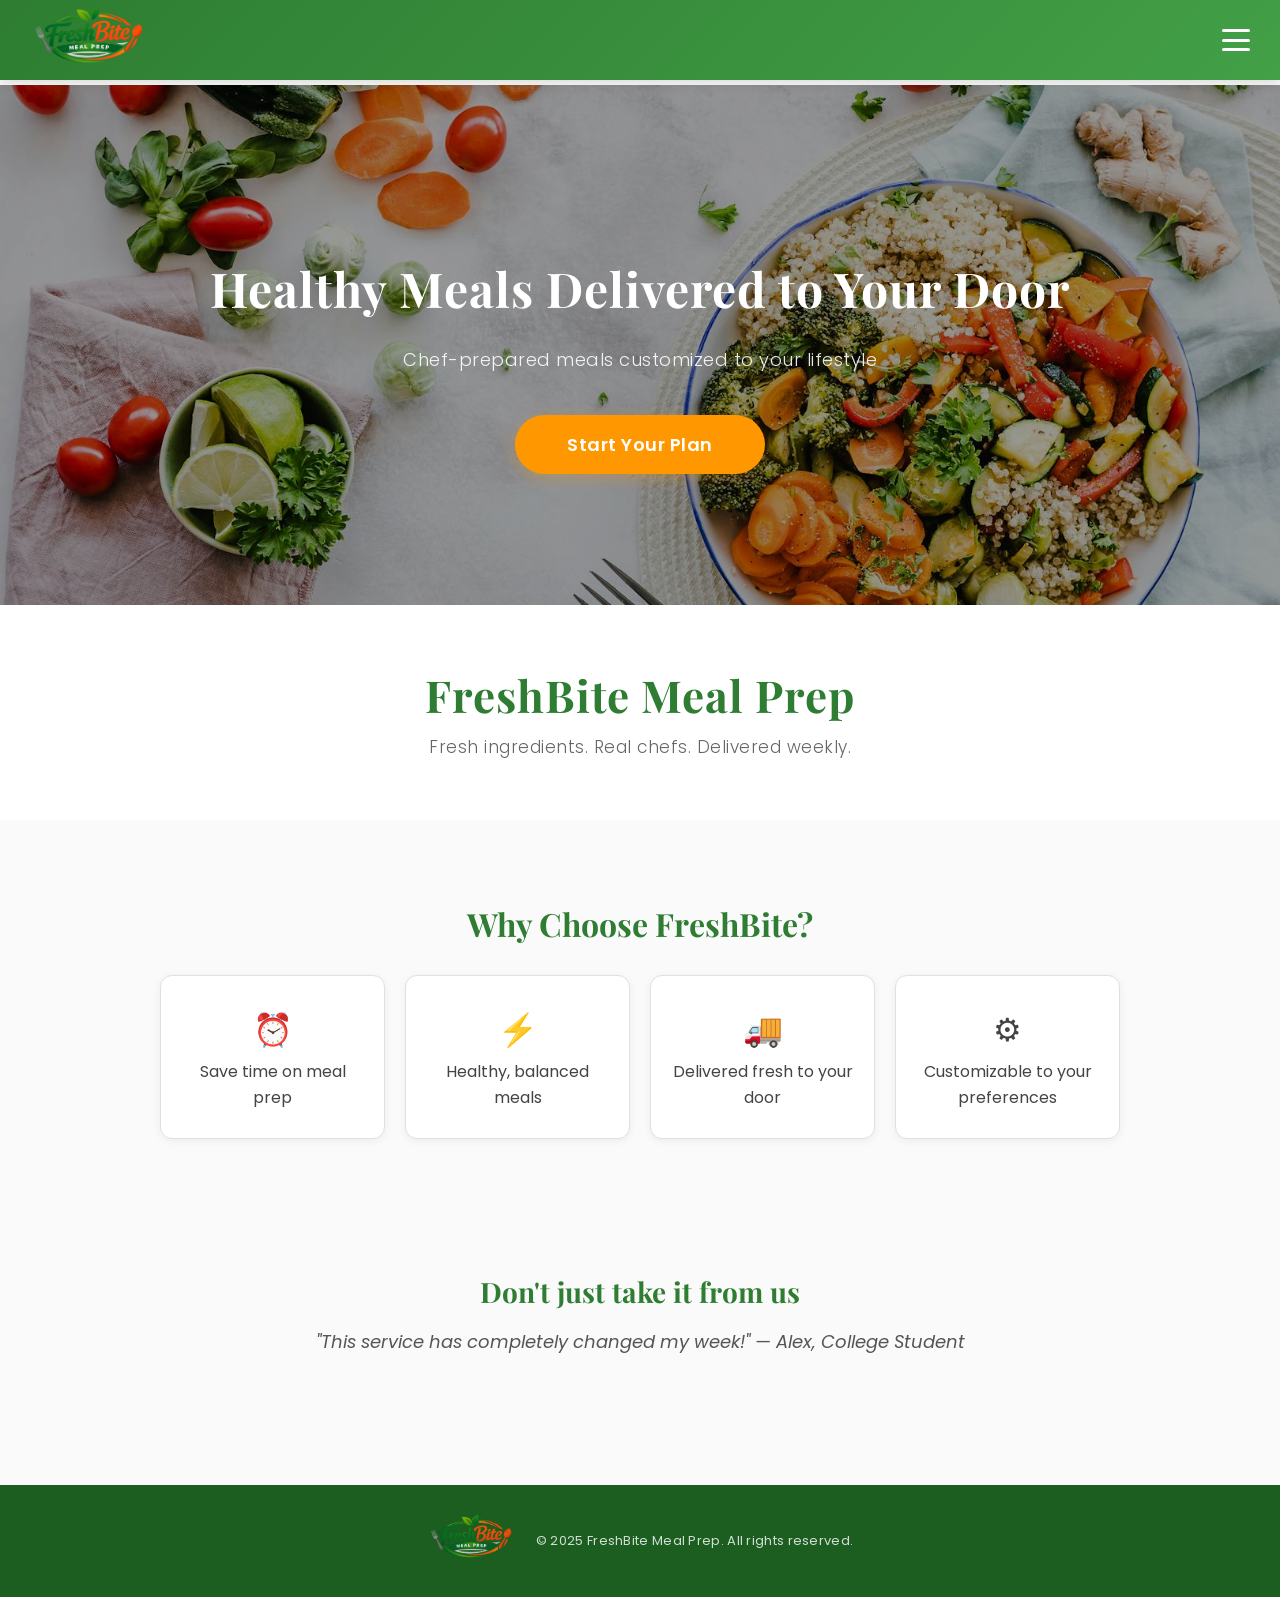
==== commit 7e3be5ad: "Visual rework: modern fonts, clean header, new hero image - Replace Times New Roman with Playfair Di" ====
--- a/webpages/index.html
+++ b/webpages/index.html
@@ -9,87 +9,94 @@
     <link rel="stylesheet" href="../stylesheets/header.css">
     <link rel="stylesheet" href="../stylesheets/pages.css">
     <style>
-        /* Full-width stretched hero */
+        /* Full-width hero with overlay */
         .hero {
             width: 100%;
-            min-height: 500px;
+            min-height: 520px;
             display: flex;
             flex-direction: column;
             align-items: center;
             justify-content: center;
-            background-image: url("../pictures/backgroundHero2.jpg");
+            background-image: linear-gradient(rgba(0,0,0,0.4), rgba(0,0,0,0.4)), url("../pictures/hero.jpg");
             background-size: cover;
             background-position: center;
         }
 
         .hero h2 {
             color: white;
-            text-shadow: 2px 2px 8px rgba(0,0,0,0.7);
-            font-size: 42px;
-            font-family: 'Times New Roman', Georgia, serif;
+            font-size: 48px;
+            font-family: 'Playfair Display', Georgia, serif;
             text-align: center;
             padding: 0 20px;
-            margin-bottom: 5px;
+            margin-bottom: 8px;
+            letter-spacing: 1px;
         }
 
         .hero p {
-            color: white;
+            color: rgba(255,255,255,0.9);
             font-size: 18px;
-            text-shadow: 1px 1px 4px rgba(0,0,0,0.6);
+            font-weight: 300;
+            letter-spacing: 0.5px;
         }
 
         .hero button {
             background-color: #FF9800;
             color: white;
-            margin-top: 20px;
-            border-radius: 10px;
+            margin-top: 24px;
+            border-radius: 50px;
             border: none;
-            padding: 16px 48px;
-            font-size: 20px;
-            font-weight: bold;
+            padding: 16px 52px;
+            font-size: 18px;
+            font-weight: 600;
             font-family: 'Poppins', sans-serif;
             cursor: pointer;
-            transition: background-color 0.3s ease, transform 0.2s ease;
+            letter-spacing: 0.5px;
+            transition: background-color 0.3s ease, transform 0.2s ease, box-shadow 0.3s ease;
+            box-shadow: 0 4px 15px rgba(255, 152, 0, 0.3);
         }
 
         .hero button:hover {
             background-color: #e68a00;
-            transform: scale(1.05);
-        }
-
-        /* FreshBite brand on white for visibility */
+            transform: translateY(-2px);
+            box-shadow: 0 6px 20px rgba(255, 152, 0, 0.4);
+        }
+
+        /* Brand banner */
         .brand-banner {
             text-align: center;
+            padding: 60px 20px;
+            background-color: white;
+        }
+
+        .brand-banner h2 {
+            font-family: 'Playfair Display', Georgia, serif;
+            font-size: 44px;
+            color: #2E7D32;
+            margin: 0 0 10px 0;
+            letter-spacing: 1px;
+        }
+
+        .brand-banner p {
+            font-size: 17px;
+            color: #666;
+            margin: 0;
+            font-weight: 300;
+            letter-spacing: 0.5px;
+        }
+
+        /* Benefits section */
+        .benefits-section {
+            max-width: 960px;
+            margin: 0 auto;
             padding: 50px 20px;
-            background-color: white;
-        }
-
-        .brand-banner h2 {
-            font-family: 'Times New Roman', Georgia, serif;
-            font-size: 48px;
-            color: #2E7D32;
-            margin: 0 0 8px 0;
-        }
-
-        .brand-banner p {
-            font-size: 18px;
-            color: #555;
-            margin: 0;
-        }
-
-        /* Benefits as individual cards, no wrapping box */
-        .benefits-section {
-            max-width: 900px;
-            margin: 0 auto;
-            padding: 40px 20px;
             text-align: center;
         }
 
         .benefits-section h3 {
             color: #2E7D32;
-            font-family: 'Times New Roman', Georgia, serif;
+            font-family: 'Playfair Display', Georgia, serif;
             font-size: 32px;
-            margin-bottom: 20px;
+            margin-bottom: 30px;
         }
 
         .benefits-grid {
@@ -105,26 +112,39 @@
             flex: 1;
             min-width: 180px;
             max-width: 220px;
-            padding: 20px;
-            background-color: #fff3e0;
-            border: 2px solid #ff9800;
-            border-radius: 15px;
+            padding: 28px 20px;
+            background-color: white;
+            border: 1px solid #e0e0e0;
+            border-radius: 12px;
             font-size: 16px;
-            color: #333;
-            line-height: 1.5;
-        }
-
-        /* Testimonial teaser - no box */
+            color: #444;
+            line-height: 1.6;
+            box-shadow: 0 2px 8px rgba(0,0,0,0.06);
+            transition: transform 0.3s ease, box-shadow 0.3s ease;
+        }
+
+        .benefits-grid li:hover {
+            transform: translateY(-4px);
+            box-shadow: 0 6px 20px rgba(0,0,0,0.1);
+        }
+
+        .benefit-icon {
+            font-size: 32px;
+            display: inline-block;
+            margin-bottom: 4px;
+        }
+
+        /* Testimonial teaser */
         .testimonial-teaser {
             text-align: center;
-            padding: 30px 20px 50px;
+            padding: 40px 20px 60px;
             max-width: 700px;
             margin: 0 auto;
         }
 
         .testimonial-teaser h3 {
             color: #2E7D32;
-            font-family: 'Times New Roman', Georgia, serif;
+            font-family: 'Playfair Display', Georgia, serif;
             font-size: 28px;
             margin-bottom: 15px;
         }
@@ -133,20 +153,21 @@
             font-size: 18px;
             color: #555;
             font-style: italic;
+            line-height: 1.6;
         }
 
         @media (max-width: 900px) {
-            .hero { min-height: 350px; }
-            .hero h2 { font-size: 28px; }
-            .brand-banner h2 { font-size: 36px; }
+            .hero { min-height: 380px; }
+            .hero h2 { font-size: 32px; }
+            .brand-banner h2 { font-size: 34px; }
         }
 
         @media (max-width: 600px) {
-            .hero { min-height: 280px; }
-            .hero h2 { font-size: 22px; }
+            .hero { min-height: 300px; }
+            .hero h2 { font-size: 24px; }
             .hero p { font-size: 14px; }
-            .hero button { padding: 12px 32px; font-size: 16px; }
-            .brand-banner h2 { font-size: 28px; }
+            .hero button { padding: 14px 36px; font-size: 16px; }
+            .brand-banner h2 { font-size: 26px; }
             .brand-banner p { font-size: 14px; }
             .benefits-grid li { min-width: 140px; }
         }
@@ -206,10 +227,10 @@
     <div class="benefits-section">
         <h3>Why Choose FreshBite?</h3>
         <ul class="benefits-grid">
-            <li>Save time on meal prep</li>
-            <li>Healthy, balanced meals</li>
-            <li>Delivered fresh to your door</li>
-            <li>Customizable to your preferences</li>
+            <li><span class="benefit-icon">&#9200;</span><br>Save time on meal prep</li>
+            <li><span class="benefit-icon">&#9889;</span><br>Healthy, balanced meals</li>
+            <li><span class="benefit-icon">&#128666;</span><br>Delivered fresh to your door</li>
+            <li><span class="benefit-icon">&#9881;</span><br>Customizable to your preferences</li>
         </ul>
     </div>
 
--- a/stylesheets/header.css
+++ b/stylesheets/header.css
@@ -1,89 +1,71 @@
-@import url('https://fonts.googleapis.com/css2?family=Poppins:wght@400;600;700&display=swap');
+@import url('https://fonts.googleapis.com/css2?family=Playfair+Display:wght@400;600;700&family=Poppins:wght@300;400;600;700&display=swap');
 
+/* ---- Fixed Header ---- */
 .header {
     position: fixed;
     top: 0;
     left: 0;
     width: 100%;
-    height: 150px;
+    height: 80px;
     display: flex;
     align-items: center;
-    padding: 0 20px;
-    background-image: linear-gradient(to right, #4CAF50, #2E7D32);
+    padding: 0 30px;
+    background: linear-gradient(135deg, #2E7D32 0%, #388E3C 50%, #43A047 100%);
     box-sizing: border-box;
     z-index: 1000;
+    box-shadow: 0 2px 12px rgba(0, 0, 0, 0.15);
 }
 
-/* Logo left */
+/* Logo */
 .header a img {
-    height: 80%; /* keeps some padding top/bottom */
-    max-height: 120px;
+    height: 60px;
     object-fit: contain;
+    flex-shrink: 0;
 }
 
-/* Brand in absolute center */
+/* Brand text hidden — logo already has brand name */
 .brandBox {
-    position: absolute;
-    left: 50%;
-    transform: translateX(-50%);
-    text-align: center;
-    display: flex;
-    flex-direction: column;
-    justify-content: center;
-    height: 100%;
-}
-
-/* Brand Name */
-.brandBox h1 {
-    color: #F5F5F5;
-    margin: 5px;
-    font-size: 48pt;
-    font-family: 'Times New Roman', serif;
-}
-/* Brand Motto */
-.brandBox p {
-    color: #F5F5F5;
-    margin: 0px;
-    font-size: 18pt;
+    display: none;
 }
 
 /* Background and base font */
 body {
-    padding-top: 190px;
-    background-image: url("../pictures/bg.jpg");
-    background-repeat: repeat;
+    padding-top: 85px;
+    background-color: #fafafa;
     font-family: 'Poppins', 'Segoe UI', Tahoma, sans-serif;
     color: #333;
+    margin: 0;
 }
 
+/* ---- Hamburger ---- */
 .hamburger {
-  width: 35px;
-  height: 30px;
-  margin-left: auto;
-
-  position: relative;
-
-  display: flex;
-  flex-direction: column;
-  justify-content: space-between;
-  background: none;
-  border: none;
-  cursor: pointer;
-  padding: 0;
+    width: 28px;
+    height: 22px;
+    margin-left: auto;
+    position: relative;
+    display: flex;
+    flex-direction: column;
+    justify-content: space-between;
+    background: none;
+    border: none;
+    cursor: pointer;
+    padding: 0;
+    flex-shrink: 0;
 }
 
 .hamburger span {
-  height: 4px;
-  width: 100%;
-  background-color: white;
-  border-radius: 2px;
-  transition: all 0.3s ease;
+    height: 3px;
+    width: 100%;
+    background-color: white;
+    border-radius: 2px;
+    transition: all 0.3s ease;
 }
 
+/* ---- Dropdown Menu ---- */
 .menu {
     position: fixed;
-    top: 155px;
-    right: 5px;
+    top: 85px;
+    right: 10px;
     left: auto;
     z-index: 999;
 
@@ -91,33 +73,36 @@
     flex-direction: column;
     align-items: stretch;
 
-    background-color: #206023;
+    background-color: #1B5E20;
     border-radius: 10px;
-    box-shadow: 0 4px 12px rgba(0, 0, 0, 0.25);
-    padding: 10px 0;
+    box-shadow: 0 8px 24px rgba(0, 0, 0, 0.2);
+    padding: 8px 0;
 
-    width: 220px;
+    width: 200px;
     visibility: hidden;
 }
 
 .menu a {
     text-decoration: none;
-    color: #F5F5F5;
-    padding: 6px 20px;
-    transition: background-color 0.2s ease;
+    color: rgba(255, 255, 255, 0.9);
+    padding: 10px 20px;
+    transition: background-color 0.2s ease, color 0.2s ease;
 }
 
 .menu a:hover {
-    background-color: #256d29;
+    background-color: rgba(255, 255, 255, 0.1);
+    color: #fff;
 }
 
 .menu h2 {
-    font-size: 12pt;
-    margin: 4px 0;
+    font-size: 13px;
+    margin: 0;
+    font-weight: 500;
 }
 
+/* ---- Old Footer (kept for compatibility) ---- */
 .footer {
-    background-image: linear-gradient(to right, #2E7D32, #1B5E20);
+    background-color: #1B5E20;
     padding: 12px;
     display: flex;
     justify-content: center;
@@ -134,71 +119,38 @@
 
 .footer img {
     height: 50px;
- }
+}
 
- @media (max-width: 1300px) {
+/* ---- Responsive ---- */
+@media (max-width: 800px) {
     .header {
-        height: 130px;
+        height: 70px;
+        padding: 0 20px;
     }
     .header a img {
-        height: 100px;
-    }
-    .brandBox h1 {
-        font-size: 30pt;
-    }
-    .brandBox p {
-        font-size: 12pt;
+        height: 50px;
     }
     .menu {
-        top: 165px;
+        top: 75px;
     }
     body {
-        margin-top: 150px;
+        padding-top: 75px;
     }
- }
+}
 
-
-/* Autoadjusting for smaller screens */
-@media (max-width:800px) {
+@media (max-width: 600px) {
     .header {
-        height: 110px;
+        height: 60px;
+        padding: 0 15px;
     }
     .header a img {
-        height: 80px;
-    }
-    .brandBox h1 {
-        font-size: 24pt;
-    }
-    .brandBox p {
-        font-size: 12pt;
+        height: 42px;
     }
     .menu {
-        top: 145px;
+        top: 65px;
+        width: 180px;
     }
     body {
-        margin-top: 110px;
+        padding-top: 65px;
     }
 }
-@media (max-width: 600px) {
-    .header {
-        height: 90px;
-    }
-    .header a img {
-        height: 40px;
-    }
-    .brandBox h1 {
-        font-size: 14pt;
-    }
-    .menu {
-        top: 125px;
-        width: 180px;
-        right: 10px;
-    }
-    .brandBox p {
-        font-size: 8pt;
-    }
-
-    body {
-        margin-top: 90px;
-    }
-}
--- a/stylesheets/pages.css
+++ b/stylesheets/pages.css
@@ -13,7 +13,7 @@
 .page-title {
     text-align: center;
     color: #2E7D32;
-    font-family: 'Times New Roman', Georgia, serif;
+    font-family: 'Playfair Display', Georgia, serif;
     font-size: 36px;
     margin-bottom: 8px;
 }
@@ -32,12 +32,13 @@
     margin-bottom: 12px;
     border-radius: 10px;
     overflow: hidden;
-    border: 2px solid #ff9800;
+    border: 1px solid #e0e0e0;
+    box-shadow: 0 1px 4px rgba(0,0,0,0.04);
 }
 
 .faq-question {
-    background-color: #fff3e0;
-    padding: 15px 20px;
+    background-color: white;
+    padding: 16px 20px;
     cursor: pointer;
     display: flex;
     justify-content: space-between;
@@ -46,11 +47,11 @@
 }
 
 .faq-question:hover {
-    background-color: #ffe0b2;
+    background-color: #f5f5f5;
 }
 
 .faq-question.active {
-    background-color: #ffe0b2;
+    background-color: #E8F5E9;
 }
 
 .faq-q-text {
@@ -95,10 +96,11 @@
 .contact-info-box {
     flex: 1;
     min-width: 250px;
-    border: 2px solid #ff9800;
-    border-radius: 15px;
+    border: 1px solid #e0e0e0;
+    border-radius: 12px;
     padding: 25px;
-    background-color: #fff3e0;
+    background-color: white;
+    box-shadow: 0 2px 8px rgba(0,0,0,0.06);
 }
 
 .contact-info-box h3 {
@@ -114,7 +116,7 @@
 
 .contact-list li {
     padding: 10px 0;
-    border-bottom: 1px solid #ffcc80;
+    border-bottom: 1px solid #e8e8e8;
     color: #444;
 }
 
@@ -125,10 +127,11 @@
 .contact-form-box {
     flex: 2;
     min-width: 300px;
-    border: 2px solid #ff9800;
-    border-radius: 15px;
+    border: 1px solid #e0e0e0;
+    border-radius: 12px;
     padding: 25px;
-    background-color: #fff3e0;
+    background-color: white;
+    box-shadow: 0 2px 8px rgba(0,0,0,0.06);
 }
 
 .contact-form-box h3 {
@@ -217,17 +220,20 @@
     background-color: #4CAF50;
     color: white;
     border: none;
-    padding: 12px 30px;
-    border-radius: 8px;
+    padding: 14px 30px;
+    border-radius: 50px;
     font-size: 16px;
-    font-weight: bold;
-    cursor: pointer;
-    transition: background-color 0.3s ease;
+    font-weight: 600;
+    cursor: pointer;
+    transition: background-color 0.3s ease, transform 0.2s ease, box-shadow 0.3s ease;
     width: 100%;
+    box-shadow: 0 2px 8px rgba(76,175,80,0.25);
 }
 
 .submit-btn:hover {
     background-color: #388E3C;
+    transform: translateY(-1px);
+    box-shadow: 0 4px 12px rgba(76,175,80,0.35);
 }
 
 
@@ -257,7 +263,7 @@
 
 .modal-content h2 {
     color: #2E7D32;
-    font-family: 'Times New Roman', serif;
+    font-family: 'Playfair Display', Georgia, serif;
     margin-top: 0;
 }
 
@@ -270,43 +276,46 @@
     background-color: #FF9800;
     color: white;
     border: none;
-    padding: 10px 25px;
-    border-radius: 8px;
-    font-size: 14px;
-    font-weight: bold;
+    padding: 12px 30px;
+    border-radius: 50px;
+    font-size: 14px;
+    font-weight: 600;
     cursor: pointer;
     margin-top: 15px;
-    transition: background-color 0.3s ease;
+    transition: background-color 0.3s ease, transform 0.2s ease;
 }
 
 .modal-close-btn:hover {
     background-color: #e68a00;
+    transform: translateY(-1px);
 }
 
 
 /* ---- Footer ---- */
 .site-footer {
-    background-image: linear-gradient(to right, #4CAF50, #2E7D32);
+    background-color: #1B5E20;
     margin-top: 50px;
-    padding: 20px;
+    padding: 30px 20px;
 }
 
 .footer-content {
     display: flex;
     align-items: center;
     justify-content: center;
-    gap: 15px;
+    gap: 18px;
     flex-wrap: wrap;
 }
 
 .footer-logo {
-    height: 50px;
+    height: 45px;
+    opacity: 0.9;
 }
 
 .footer-content p {
-    color: #F5F5F5;
+    color: rgba(255, 255, 255, 0.8);
     margin: 0;
     font-size: 13px;
+    letter-spacing: 0.3px;
 }
 
 
